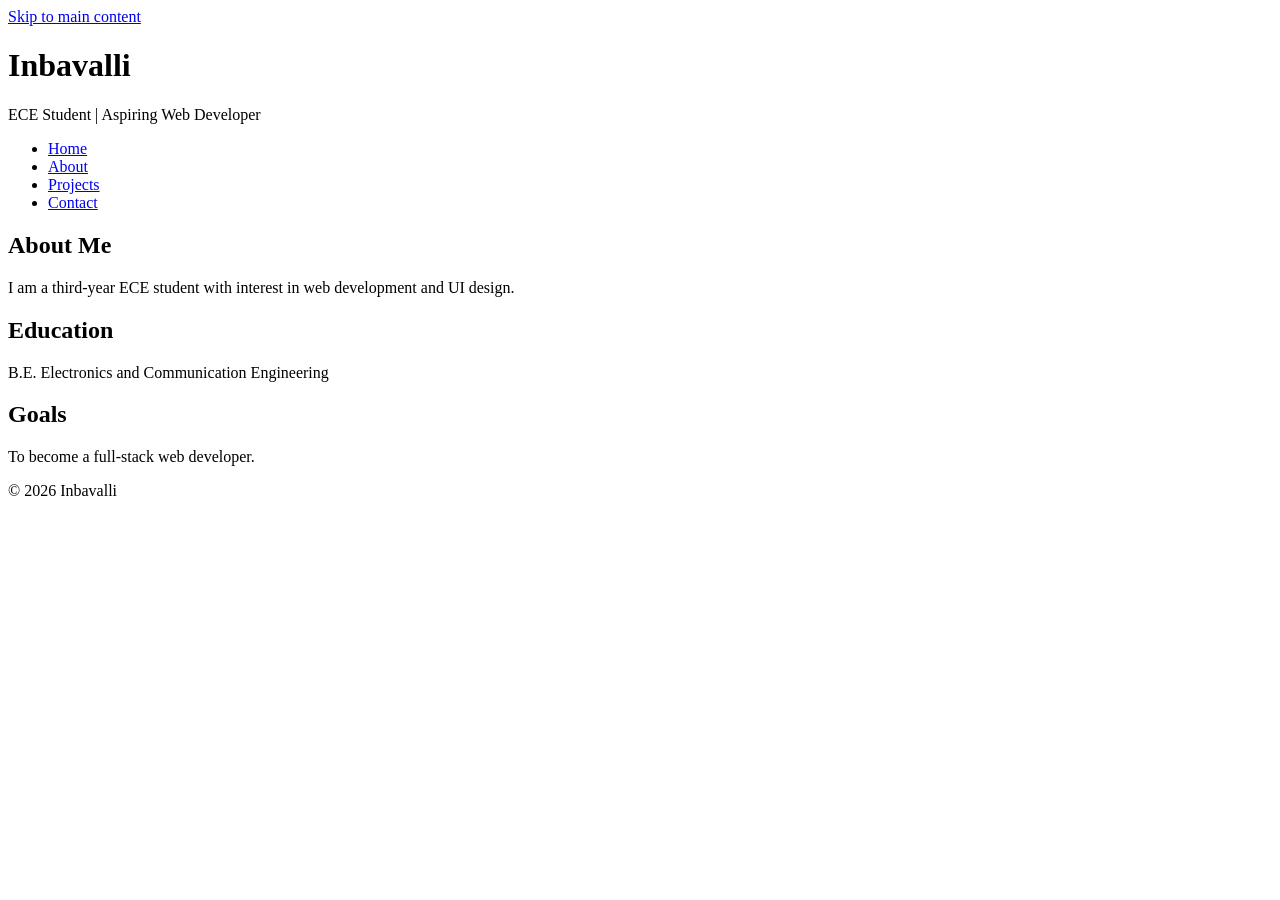
==== about.html @ 2f267f45 "Add files via upload" ====
<!DOCTYPE html>
<html lang="en">
<head>
    <meta charset="UTF-8">
    <meta name="viewport" content="width=device-width, initial-scale=1.0">

    <title>About | Inbavalli Portfolio</title>

    <meta name="description" content="About Inbavalli - ECE student and aspiring web developer.">
    <meta name="robots" content="index, follow">

    <link rel="stylesheet" href="css/style.css">
</head>

<body>

<a class="skip-link" href="#main-content">Skip to main content</a>

<header role="banner">
    <h1>Inbavalli</h1>
    <p>ECE Student | Aspiring Web Developer</p>
</header>

<nav role="navigation" aria-label="Primary Navigation">
    <ul>
        <li><a href="index.html">Home</a></li>
        <li><a href="about.html" aria-current="page">About</a></li>
        <li><a href="projects.html">Projects</a></li>
        <li><a href="contact.html">Contact</a></li>
    </ul>
</nav>

<main role="main" id="main-content">

<section>
    <h2>About Me</h2>
    <p>I am a third-year ECE student with interest in web development and UI design.</p>
</section>

<section>
    <h2>Education</h2>
    <p>B.E. Electronics and Communication Engineering</p>
</section>

<section>
    <h2>Goals</h2>
    <p>To become a full-stack web developer.</p>
</section>

</main>

<footer role="contentinfo">
    <p>&copy; 2026 Inbavalli</p>
</footer>

</body>
</html>
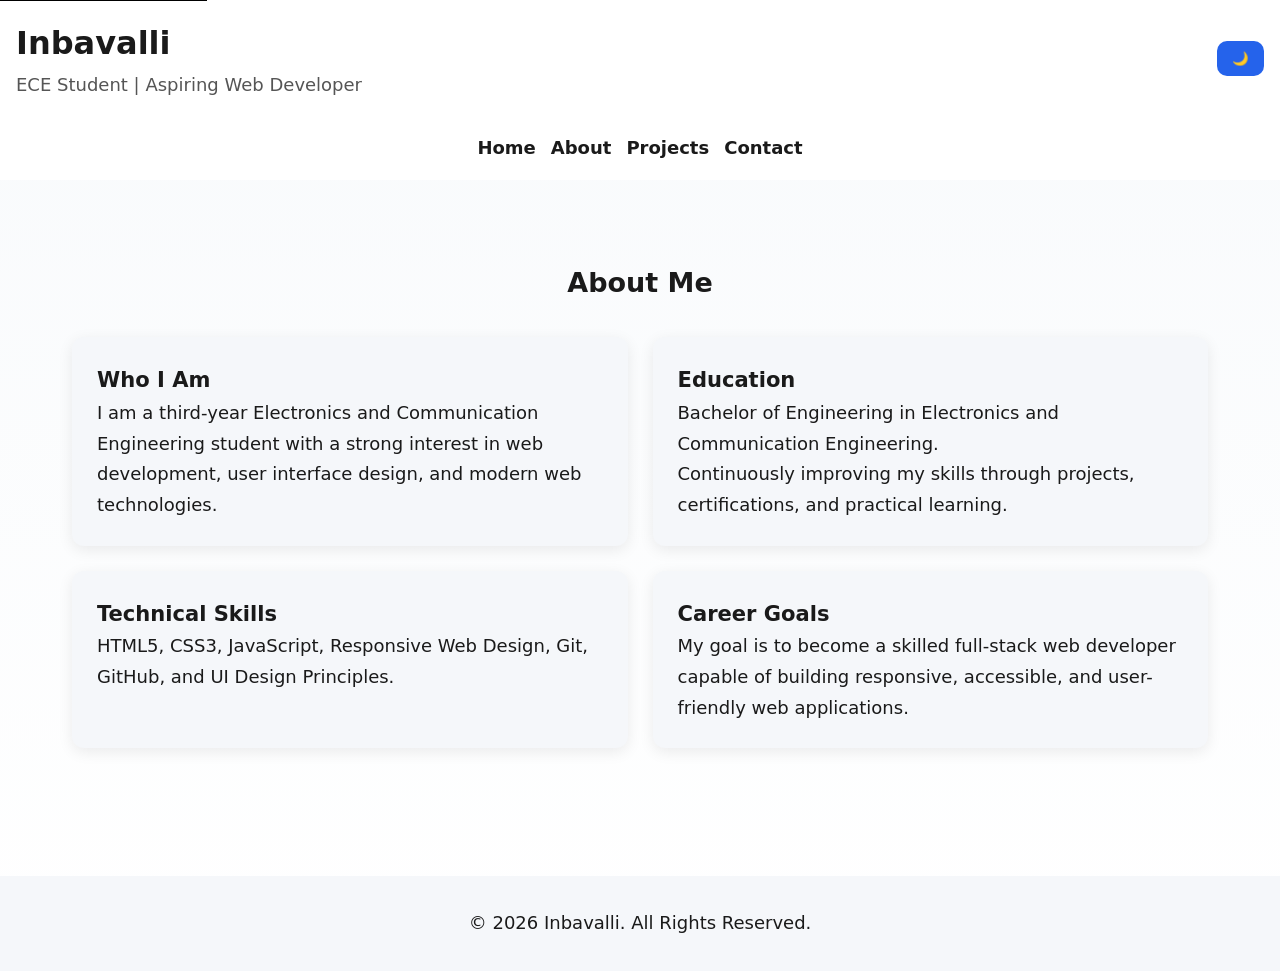
==== commit 4d1594d4: "update portfolio aboutpage Updated the About page layout and content with new sections and improved " ====
--- a/about.html
+++ b/about.html
@@ -16,42 +16,112 @@
 
 <a class="skip-link" href="#main-content">Skip to main content</a>
 
-<header role="banner">
-    <h1>Inbavalli</h1>
-    <p>ECE Student | Aspiring Web Developer</p>
+<header class="site-header" role="banner">
+
+    <div class="header-content">
+
+        <div>
+            <h1>Inbavalli</h1>
+            <p>ECE Student | Aspiring Web Developer</p>
+        </div>
+
+        <button
+            id="theme-toggle"
+            class="theme-btn"
+            aria-label="Toggle dark mode">
+            🌙
+        </button>
+
+    </div>
+
 </header>
 
 <nav role="navigation" aria-label="Primary Navigation">
-    <ul>
+
+    <ul class="nav-links">
         <li><a href="index.html">Home</a></li>
         <li><a href="about.html" aria-current="page">About</a></li>
         <li><a href="projects.html">Projects</a></li>
         <li><a href="contact.html">Contact</a></li>
     </ul>
+
 </nav>
 
 <main role="main" id="main-content">
 
-<section>
-    <h2>About Me</h2>
-    <p>I am a third-year ECE student with interest in web development and UI design.</p>
-</section>
+    <section class="about-section">
 
-<section>
-    <h2>Education</h2>
-    <p>B.E. Electronics and Communication Engineering</p>
-</section>
+        <h2>About Me</h2>
 
-<section>
-    <h2>Goals</h2>
-    <p>To become a full-stack web developer.</p>
-</section>
+        <div class="about-grid">
+
+            <article class="about-card">
+
+                <h3>Who I Am</h3>
+
+                <p>
+                    I am a third-year Electronics and Communication
+                    Engineering student with a strong interest in
+                    web development, user interface design,
+                    and modern web technologies.
+                </p>
+
+            </article>
+
+            <article class="about-card">
+
+                <h3>Education</h3>
+
+                <p>
+                    Bachelor of Engineering in Electronics and
+                    Communication Engineering.
+                </p>
+
+                <p>
+                    Continuously improving my skills through
+                    projects, certifications, and practical learning.
+                </p>
+
+            </article>
+
+            <article class="about-card">
+
+                <h3>Technical Skills</h3>
+
+                <p>
+                    HTML5, CSS3, JavaScript,
+                    Responsive Web Design,
+                    Git, GitHub, and UI Design Principles.
+                </p>
+
+            </article>
+
+            <article class="about-card">
+
+                <h3>Career Goals</h3>
+
+                <p>
+                    My goal is to become a skilled full-stack
+                    web developer capable of building
+                    responsive, accessible, and user-friendly
+                    web applications.
+                </p>
+
+            </article>
+
+        </div>
+
+    </section>
 
 </main>
 
 <footer role="contentinfo">
-    <p>&copy; 2026 Inbavalli</p>
+
+    <p>&copy; 2026 Inbavalli. All Rights Reserved.</p>
+
 </footer>
 
+<script src="js/script.js"></script>
+
 </body>
-</html>+</html>
--- a/css/style.css
+++ b/css/style.css
@@ -0,0 +1,533 @@
+/* =========================
+   CSS VARIABLES
+========================= */
+
+:root {
+    --primary-color: #2563eb;
+    --primary-hover: #1d4ed8;
+
+    --bg-color: #ffffff;
+    --text-color: #1a1a1a;
+    --secondary-text: #555555;
+
+    --card-bg: #f5f7fa;
+    --nav-bg: #ffffff;
+
+    --shadow: 0 4px 15px rgba(0, 0, 0, 0.08);
+
+    --border-radius: 12px;
+
+    --transition: 0.3s ease;
+}
+
+/* =========================
+   DARK MODE
+========================= */
+
+body.dark-mode {
+    --bg-color: #121212;
+    --text-color: #f5f5f5;
+    --secondary-text: #d1d1d1;
+
+    --card-bg: #1f1f1f;
+    --nav-bg: #181818;
+
+    --shadow: 0 4px 15px rgba(255, 255, 255, 0.08);
+
+    background: linear-gradient(
+        135deg,
+        #0f172a,
+        #111827,
+        #000000
+    );
+}
+
+/* =========================
+   RESET
+========================= */
+
+* {
+    margin: 0;
+    padding: 0;
+    box-sizing: border-box;
+}
+
+/* =========================
+   GLOBAL STYLES
+========================= */
+
+html {
+    scroll-behavior: smooth;
+}
+
+body {
+    font-family: system-ui, -apple-system, Segoe UI, Roboto, Arial, sans-serif;
+    line-height: 1.7;
+
+    background: linear-gradient(
+        180deg,
+        #f8fafc,
+        #ffffff
+    );
+
+    color: var(--text-color);
+
+    transition:
+        background var(--transition),
+        color var(--transition);
+}
+
+/* =========================
+   LAYOUT
+========================= */
+
+header,
+nav,
+main,
+footer {
+    padding: 1rem;
+}
+
+main {
+    width: 100%;
+    max-width: 1200px;
+    margin: auto;
+}
+
+/* =========================
+   SKIP LINK
+========================= */
+
+.skip-link {
+    position: absolute;
+    top: -50px;
+    left: 0;
+
+    background: #000;
+    color: #fff;
+
+    padding: 10px;
+    z-index: 1000;
+}
+
+.skip-link:focus {
+    top: 0;
+}
+
+/* =========================
+   HEADER
+========================= */
+
+.site-header {
+    background: var(--nav-bg);
+    box-shadow: var(--shadow);
+}
+
+.header-content {
+    display: flex;
+
+    justify-content: space-between;
+    align-items: center;
+
+    gap: 20px;
+}
+
+.site-header h1 {
+    font-size: 2rem;
+}
+
+.site-header p {
+    color: var(--secondary-text);
+}
+
+/* =========================
+   THEME BUTTON
+========================= */
+
+.theme-btn {
+    border: none;
+    cursor: pointer;
+
+    padding: 10px 15px;
+
+    border-radius: 10px;
+
+    background: var(--primary-color);
+    color: #fff;
+
+    transition: var(--transition);
+}
+
+.theme-btn:hover {
+    background: var(--primary-hover);
+}
+
+/* =========================
+   NAVIGATION
+========================= */
+
+nav {
+    background: var(--nav-bg);
+}
+
+.nav-links {
+    list-style: none;
+
+    display: flex;
+    flex-direction: column;
+
+    gap: 15px;
+}
+
+.nav-links a {
+    text-decoration: none;
+
+    color: var(--text-color);
+
+    font-weight: 600;
+
+    transition: color var(--transition);
+}
+
+.nav-links a:hover {
+    color: var(--primary-color);
+}
+
+[aria-current="page"] {
+    color: var(--primary-color);
+    text-decoration: underline;
+}
+
+/* =========================
+   HERO SECTION
+========================= */
+
+.hero-section {
+    padding: 4rem 1rem;
+}
+
+.hero-content {
+    display: flex;
+    flex-direction: column;
+
+    align-items: center;
+
+    gap: 40px;
+
+    animation: fadeUp 1s ease;
+}
+
+.hero-text {
+    text-align: center;
+}
+
+.hero-text h2 {
+    font-size: 2.5rem;
+    margin-bottom: 1rem;
+}
+
+.hero-text p {
+    max-width: 600px;
+
+    margin-bottom: 1.5rem;
+
+    color: var(--secondary-text);
+}
+
+.hero-image img {
+    width: 250px;
+    max-width: 100%;
+
+    border-radius: 50%;
+
+    box-shadow: var(--shadow);
+}
+
+/* =========================
+   BUTTONS
+========================= */
+
+.btn {
+    display: inline-block;
+
+    text-decoration: none;
+
+    padding: 12px 24px;
+
+    border-radius: var(--border-radius);
+
+    background: var(--primary-color);
+    color: #fff;
+
+    transition: var(--transition);
+}
+
+.btn:hover {
+    background: var(--primary-hover);
+    transform: translateY(-2px);
+}
+
+/* =========================
+   SKILLS
+========================= */
+
+#skills {
+    padding: 4rem 1rem;
+}
+
+#skills h2 {
+    text-align: center;
+    margin-bottom: 2rem;
+}
+
+.skills-container {
+    display: flex;
+
+    flex-wrap: wrap;
+
+    justify-content: center;
+
+    gap: 20px;
+}
+
+.skill-card {
+    background: var(--card-bg);
+
+    padding: 15px 25px;
+
+    border-radius: var(--border-radius);
+
+    box-shadow: var(--shadow);
+
+    font-weight: 600;
+
+    transition: var(--transition);
+}
+
+.skill-card:hover {
+    transform: translateY(-5px);
+}
+
+/* =========================
+   ABOUT PAGE
+========================= */
+
+.about-section {
+    padding: 4rem 1rem;
+}
+
+.about-section h2 {
+    text-align: center;
+    margin-bottom: 2rem;
+}
+
+.about-grid {
+    display: grid;
+
+    grid-template-columns: 1fr;
+
+    gap: 25px;
+}
+
+/* =========================
+   PROJECTS PAGE
+========================= */
+
+.projects-section {
+    padding: 4rem 1rem;
+}
+
+.projects-section h2 {
+    text-align: center;
+    margin-bottom: 2rem;
+}
+
+.projects-grid {
+    display: grid;
+
+    grid-template-columns: 1fr;
+
+    gap: 25px;
+}
+
+.project-card h3 {
+    margin-bottom: 10px;
+}
+
+.project-card p {
+    color: var(--secondary-text);
+}
+
+/* =========================
+   CONTACT PAGE
+========================= */
+
+.contact-section {
+    padding: 4rem 1rem;
+}
+
+.contact-section h2 {
+    text-align: center;
+    margin-bottom: 2rem;
+}
+
+.contact-form {
+    display: flex;
+    flex-direction: column;
+
+    gap: 20px;
+
+    max-width: 700px;
+    margin: auto;
+}
+
+.contact-form input,
+.contact-form textarea {
+    width: 100%;
+
+    padding: 14px;
+
+    border-radius: 8px;
+
+    border: 1px solid #cccccc;
+
+    font-size: 1rem;
+
+    background: var(--bg-color);
+    color: var(--text-color);
+}
+
+.contact-form textarea {
+    min-height: 150px;
+    resize: vertical;
+}
+
+/* =========================
+   CARDS
+========================= */
+
+.about-card,
+.project-card,
+.contact-card {
+    background: var(--card-bg);
+
+    padding: 25px;
+
+    border-radius: var(--border-radius);
+
+    box-shadow: var(--shadow);
+
+    transition: var(--transition);
+}
+
+.about-card:hover,
+.project-card:hover,
+.contact-card:hover {
+    transform: translateY(-8px);
+    box-shadow: 0 15px 30px rgba(0,0,0,0.15);
+}
+
+/* =========================
+   FOOTER
+========================= */
+
+footer {
+    text-align: center;
+
+    padding: 2rem;
+
+    margin-top: 3rem;
+
+    background: var(--card-bg);
+}
+
+/* =========================
+   ACCESSIBILITY
+========================= */
+
+a:focus,
+button:focus,
+input:focus,
+textarea:focus {
+    outline: 2px solid var(--primary-color);
+    outline-offset: 3px;
+}
+
+/* =========================
+   ANIMATIONS
+========================= */
+
+@keyframes fadeUp {
+
+    from {
+        opacity: 0;
+        transform: translateY(30px);
+    }
+
+    to {
+        opacity: 1;
+        transform: translateY(0);
+    }
+}
+
+/* =========================
+   TABLET
+========================= */
+
+@media (min-width: 768px) {
+
+    .nav-links {
+        flex-direction: row;
+        justify-content: center;
+    }
+
+    .hero-content {
+        flex-direction: row;
+
+        justify-content: space-between;
+        align-items: center;
+    }
+
+    .hero-text {
+        flex: 1;
+        text-align: left;
+    }
+
+    .hero-image {
+        flex: 1;
+
+        display: flex;
+        justify-content: center;
+    }
+
+    .about-grid {
+        grid-template-columns: repeat(2, 1fr);
+    }
+
+    .projects-grid {
+        grid-template-columns: repeat(2, 1fr);
+    }
+}
+
+/* =========================
+   DESKTOP
+========================= */
+
+@media (min-width: 1024px) {
+
+    body {
+        font-size: 18px;
+    }
+
+    .hero-text h2 {
+        font-size: 3rem;
+    }
+
+    .hero-image img {
+        width: 320px;
+    }
+
+    .projects-grid {
+        grid-template-columns: repeat(3, 1fr);
+    }
+}
